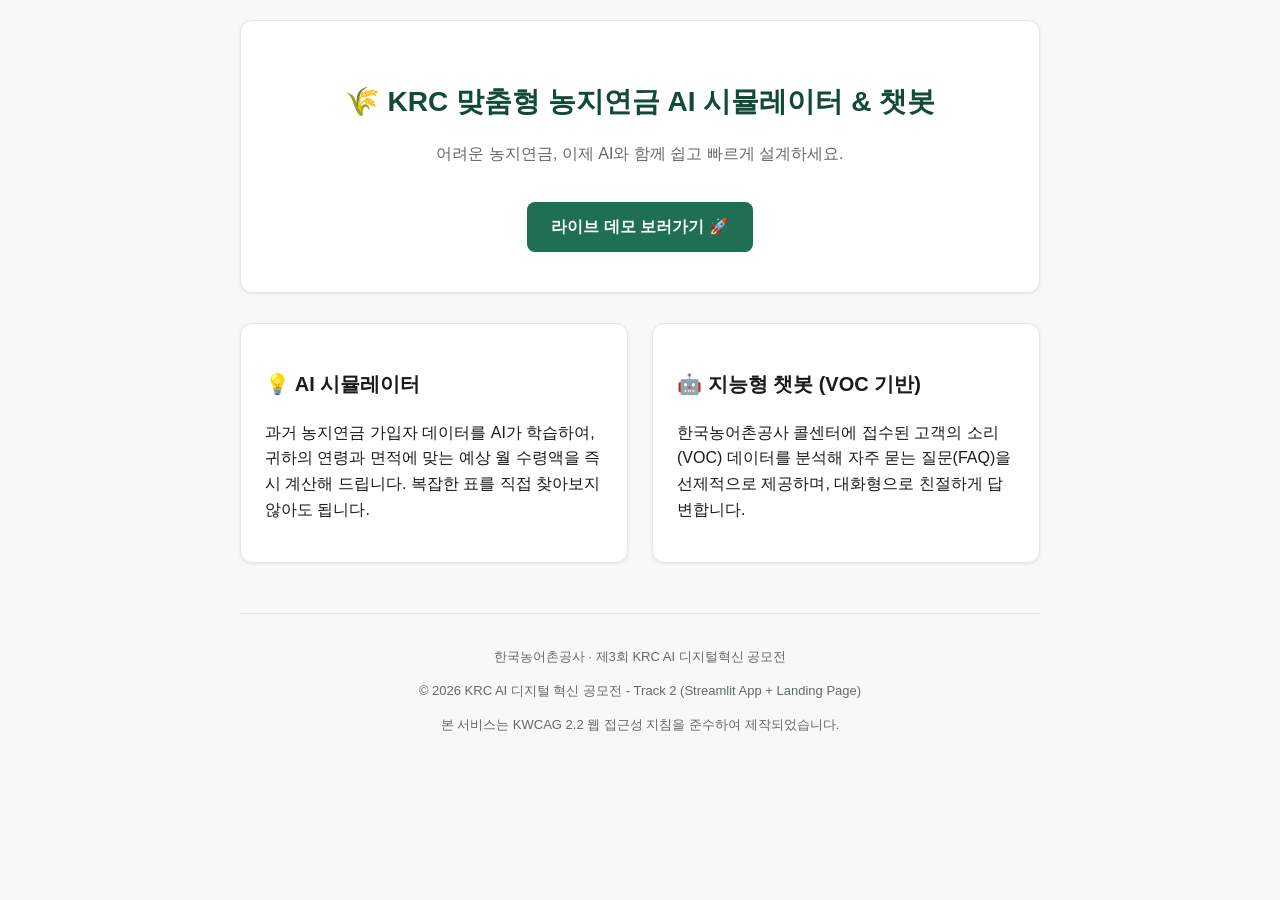
==== landing_page/index.html @ e7786a2c "KRC AI 공모전 찐최종 제출 코드 (경량화)" ====
<!DOCTYPE html>
<html lang="ko">
<head>
    <meta charset="UTF-8">
    <meta name="viewport" content="width=device-width, initial-scale=1.0">
    <title>KRC 농지연금 AI 시뮬레이터 & 챗봇 소개</title>
    <style>
        :root {
            --color-primary: #1F6F54;
            --color-primary-dark: #124A38;
            --color-accent: #1D4E89;
            --color-bg: #F7F9F8;
            --color-surface: #FFFFFF;
            --color-border: #E2E8E4;
            --color-text: #1A1A1A;
            --color-text-secondary: #5F6B66;
            --radius-card: 12px;
            --shadow-card: 0 1px 3px rgba(0,0,0,0.08);
            --font-base: 'Pretendard', 'Noto Sans KR', sans-serif;
        }
        @import url('https://cdn.jsdelivr.net/gh/orioncactus/pretendard@v1.3.9/dist/web/static/pretendard.css');
        body {
            font-family: var(--font-base);
            line-height: 1.6;
            color: var(--color-text);
            max-width: 800px;
            margin: 0 auto;
            padding: 20px;
            background-color: var(--color-bg);
        }
        header.top-header {
            text-align: center;
            padding: 40px 20px;
            background-color: var(--color-surface);
            border: 1px solid var(--color-border);
            border-radius: var(--radius-card);
            box-shadow: var(--shadow-card);
            margin-bottom: 30px;
        }
        h1 {
            color: var(--color-primary-dark);
            margin-bottom: 10px;
            font-size: 28px;
            font-weight: 700;
        }
        p.subtitle {
            font-size: 16px;
            color: var(--color-text-secondary);
        }
        .btn-primary {
            display: inline-block;
            background-color: var(--color-primary);
            color: white;
            padding: 12px 24px;
            text-decoration: none;
            border-radius: 8px;
            font-weight: 600;
            margin-top: 20px;
            transition: background-color 0.2s;
            border: none;
            cursor: pointer;
        }
        .btn-primary:hover {
            background-color: var(--color-primary-dark);
        }
        :focus-visible { outline: 3px solid var(--color-accent); outline-offset: 2px; }
        .features {
            display: flex;
            justify-content: space-between;
            margin-bottom: 30px;
            gap: 24px;
        }
        .card {
            background: var(--color-surface);
            border: 1px solid var(--color-border);
            border-radius: var(--radius-card);
            box-shadow: var(--shadow-card);
            padding: 24px;
            flex: 1;
        }
        .card h3 {
            color: var(--color-text);
            font-size: 20px;
            font-weight: 600;
        }
    </style>
</head>
<body>

    <header class="top-header">
        <h1>🌾 KRC 맞춤형 농지연금 AI 시뮬레이터 & 챗봇</h1>
        <p class="subtitle">어려운 농지연금, 이제 AI와 함께 쉽고 빠르게 설계하세요.</p>
        <a href="https://krc-ai-contest.streamlit.app/" class="btn-primary" target="_blank" aria-label="새 창에서 라이브 데모 열기">라이브 데모 보러가기 🚀</a>
    </header>

    <main class="features">
        <section class="card">
            <h3>💡 AI 시뮬레이터</h3>
            <p>과거 농지연금 가입자 데이터를 AI가 학습하여, 귀하의 연령과 면적에 맞는 예상 월 수령액을 즉시 계산해 드립니다. 복잡한 표를 직접 찾아보지 않아도 됩니다.</p>
        </section>
        <section class="card">
            <h3>🤖 지능형 챗봇 (VOC 기반)</h3>
            <p>한국농어촌공사 콜센터에 접수된 고객의 소리(VOC) 데이터를 분석해 자주 묻는 질문(FAQ)을 선제적으로 제공하며, 대화형으로 친절하게 답변합니다.</p>
        </section>
    </main>

    <footer style="text-align: center; margin-top: 50px; padding-top: 20px; border-top: 1px solid var(--color-border); color: var(--color-text-secondary); font-size: 13px;">
        <p>한국농어촌공사 · 제3회 KRC AI 디지털혁신 공모전</p>
        <p>&copy; 2026 KRC AI 디지털 혁신 공모전 - Track 2 (Streamlit App + Landing Page)</p>
        <p>본 서비스는 KWCAG 2.2 웹 접근성 지침을 준수하여 제작되었습니다.</p>
    </footer>

</body>
</html>
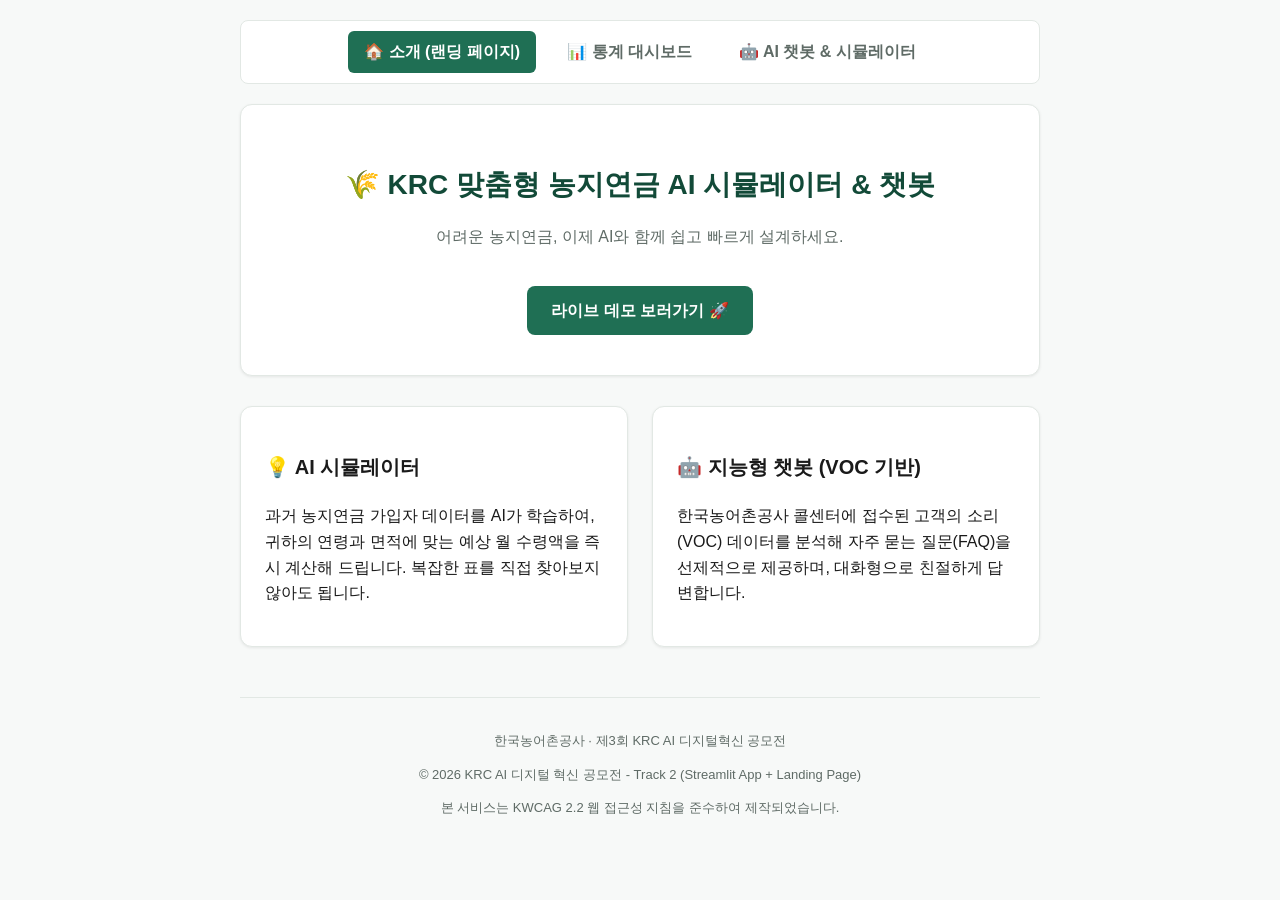
==== commit 0aabe317: "Add global navigation menu to all pages" ====
--- a/landing_page/index.html
+++ b/landing_page/index.html
@@ -83,14 +83,42 @@
             font-size: 20px;
             font-weight: 600;
         }
+        .global-nav {
+            display: flex;
+            gap: 15px;
+            justify-content: center;
+            margin-bottom: 20px;
+            padding: 10px;
+            background: var(--color-surface);
+            border: 1px solid var(--color-border);
+            border-radius: 8px;
+        }
+        .nav-link {
+            text-decoration: none;
+            color: var(--color-text-secondary);
+            font-weight: 600;
+            padding: 8px 16px;
+            border-radius: 6px;
+            transition: all 0.2s;
+        }
+        .nav-link:hover, .nav-link.active {
+            background-color: var(--color-primary);
+            color: white;
+        }
     </style>
 </head>
 <body>
 
+    <nav class="global-nav">
+        <a href="#" class="nav-link active">🏠 소개 (랜딩 페이지)</a>
+        <a href="#" onclick="alert('Netlify 정적 대시보드 주소로 코드를 변경해주세요!')" class="nav-link">📊 통계 대시보드</a>
+        <a href="https://krc-ai-simulator.streamlit.app/" target="_blank" class="nav-link">🤖 AI 챗봇 & 시뮬레이터</a>
+    </nav>
+
     <header class="top-header">
         <h1>🌾 KRC 맞춤형 농지연금 AI 시뮬레이터 & 챗봇</h1>
         <p class="subtitle">어려운 농지연금, 이제 AI와 함께 쉽고 빠르게 설계하세요.</p>
-        <a href="https://krc-ai-contest.streamlit.app/" class="btn-primary" target="_blank" aria-label="새 창에서 라이브 데모 열기">라이브 데모 보러가기 🚀</a>
+        <a href="https://krc-ai-simulator.streamlit.app/" class="btn-primary" target="_blank" aria-label="새 창에서 라이브 데모 열기">라이브 데모 보러가기 🚀</a>
     </header>
 
     <main class="features">
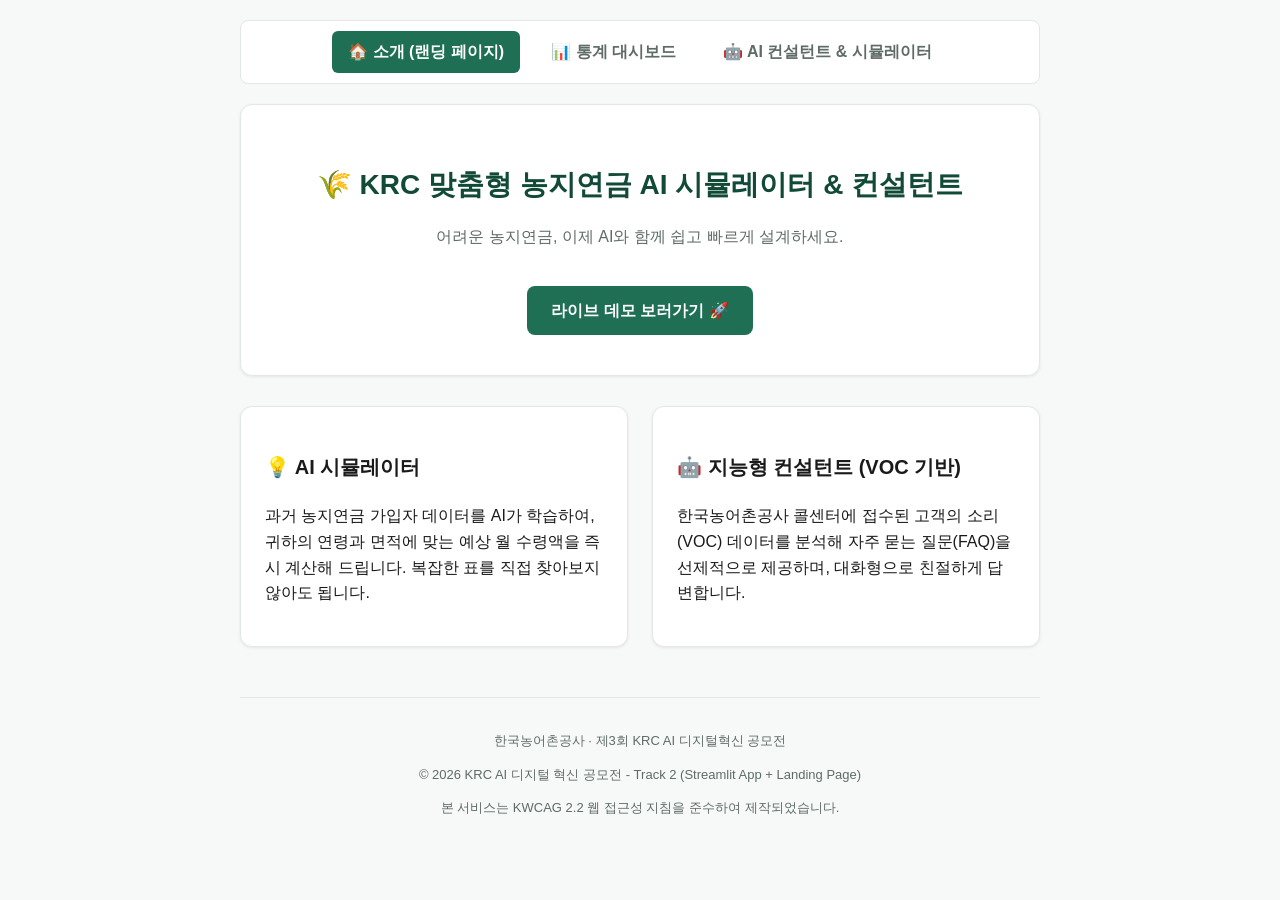
==== commit c44bca9a: "Enhance pension simulator with address-based land price mapping and UI improvements" ====
--- a/landing_page/index.html
+++ b/landing_page/index.html
@@ -3,7 +3,7 @@
 <head>
     <meta charset="UTF-8">
     <meta name="viewport" content="width=device-width, initial-scale=1.0">
-    <title>KRC 농지연금 AI 시뮬레이터 & 챗봇 소개</title>
+    <title>KRC 농지연금 AI 시뮬레이터 & 컨설턴트 소개</title>
     <style>
         :root {
             --color-primary: #1F6F54;
@@ -110,13 +110,13 @@
 <body>
 
     <nav class="global-nav">
-        <a href="#" class="nav-link active">🏠 소개 (랜딩 페이지)</a>
-        <a href="#" onclick="alert('Netlify 정적 대시보드 주소로 코드를 변경해주세요!')" class="nav-link">📊 통계 대시보드</a>
-        <a href="https://krc-ai-simulator.streamlit.app/" target="_blank" class="nav-link">🤖 AI 챗봇 & 시뮬레이터</a>
+        <a href="https://krc-ai-main.netlify.app/" class="nav-link active">🏠 소개 (랜딩 페이지)</a>
+        <a href="https://krc-ai-contest.netlify.app/" class="nav-link">📊 통계 대시보드</a>
+        <a href="https://krc-ai-simulator.streamlit.app/" class="nav-link">🤖 AI 컨설턴트 & 시뮬레이터</a>
     </nav>
 
     <header class="top-header">
-        <h1>🌾 KRC 맞춤형 농지연금 AI 시뮬레이터 & 챗봇</h1>
+        <h1>🌾 KRC 맞춤형 농지연금 AI 시뮬레이터 & 컨설턴트</h1>
         <p class="subtitle">어려운 농지연금, 이제 AI와 함께 쉽고 빠르게 설계하세요.</p>
         <a href="https://krc-ai-simulator.streamlit.app/" class="btn-primary" target="_blank" aria-label="새 창에서 라이브 데모 열기">라이브 데모 보러가기 🚀</a>
     </header>
@@ -127,7 +127,7 @@
             <p>과거 농지연금 가입자 데이터를 AI가 학습하여, 귀하의 연령과 면적에 맞는 예상 월 수령액을 즉시 계산해 드립니다. 복잡한 표를 직접 찾아보지 않아도 됩니다.</p>
         </section>
         <section class="card">
-            <h3>🤖 지능형 챗봇 (VOC 기반)</h3>
+            <h3>🤖 지능형 컨설턴트 (VOC 기반)</h3>
             <p>한국농어촌공사 콜센터에 접수된 고객의 소리(VOC) 데이터를 분석해 자주 묻는 질문(FAQ)을 선제적으로 제공하며, 대화형으로 친절하게 답변합니다.</p>
         </section>
     </main>
